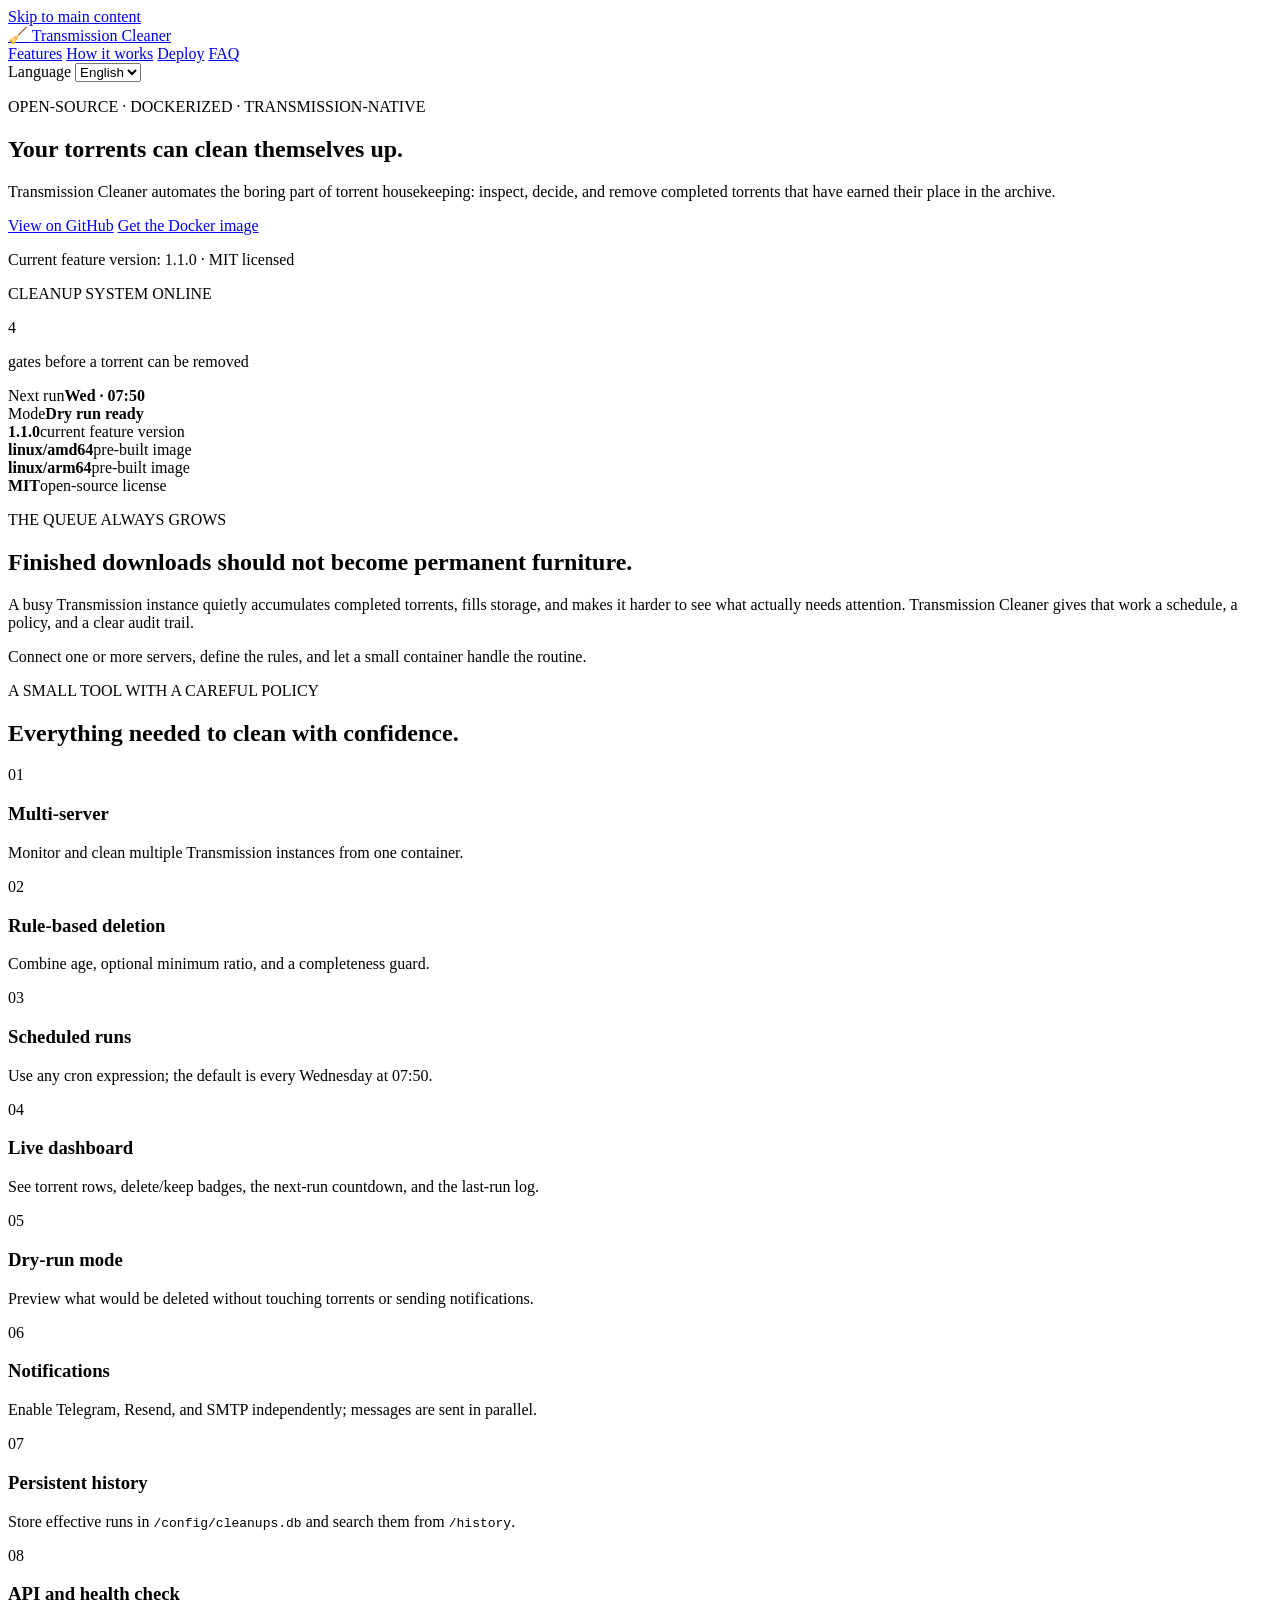
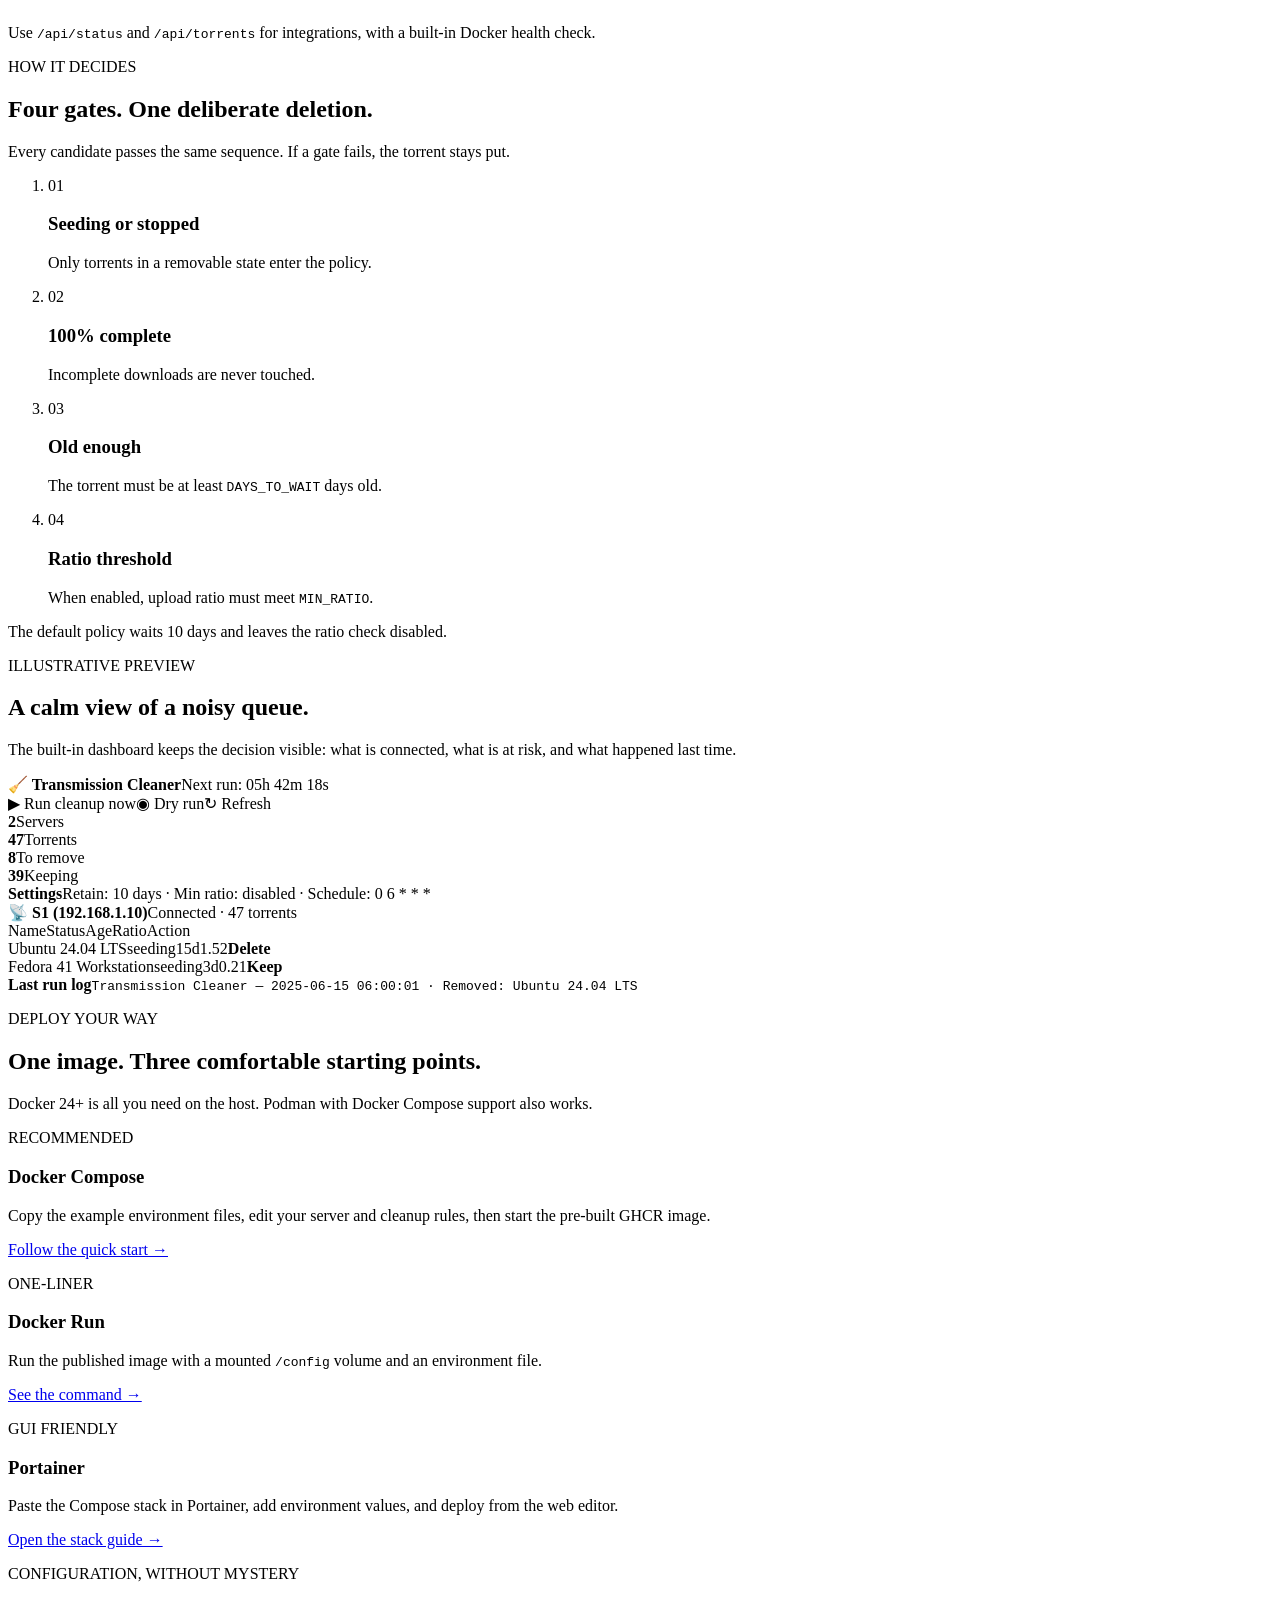
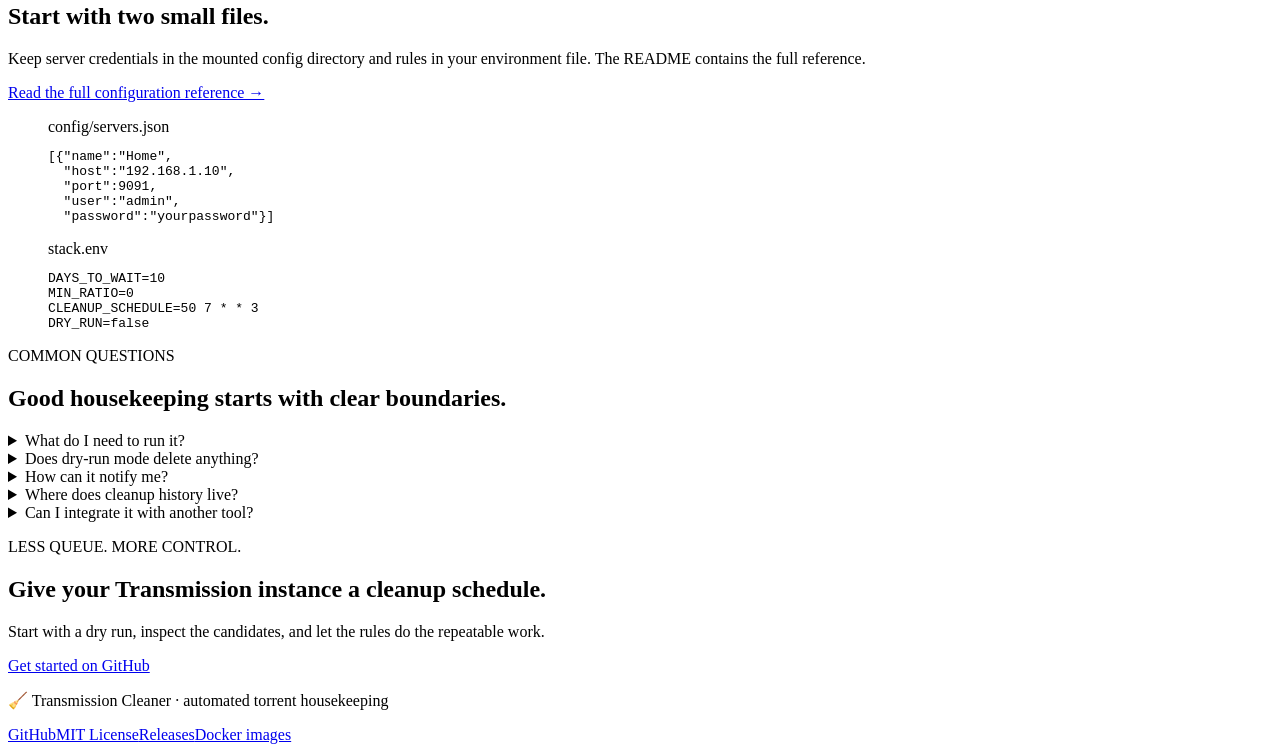
==== docs/index.html @ 569093be "feat: add showcase page structure" ====
<!doctype html>
<html lang="en">
<head>
  <meta charset="utf-8">
  <meta name="viewport" content="width=device-width, initial-scale=1">
  <meta name="description" content="Automated cleanup for one or more Transmission instances, shipped as a Docker container with a web dashboard, scheduled runs, and notifications.">
  <meta property="og:type" content="website">
  <meta property="og:site_name" content="Transmission Cleaner">
  <meta property="og:title" content="Transmission Cleaner — automated torrent housekeeping">
  <meta property="og:description" content="Keep Transmission tidy with configurable cleanup rules, a dry-run dashboard, persistent history, and multi-channel notifications.">
  <meta property="og:url" content="https://gioxx.github.io/TransmissionCleaner/">
  <meta name="twitter:card" content="summary_large_image">
  <meta name="twitter:title" content="Transmission Cleaner — automated torrent housekeeping">
  <meta name="twitter:description" content="A Dockerized cleanup companion for one or more Transmission instances.">
  <title>Transmission Cleaner — automated torrent housekeeping</title>
  <link rel="stylesheet" href="styles.css">
</head>
<body>
  <a class="skip-link" href="#main-content" data-i18n="a11y.skip">Skip to main content</a>

  <header class="site-header">
    <div class="container header-inner">
      <a class="brand" href="#top" data-i18n-aria="a11y.home" aria-label="Transmission Cleaner home">
        <span aria-hidden="true">🧹</span>
        <span>Transmission Cleaner</span>
      </a>
      <nav aria-label="Main navigation" data-i18n-aria="a11y.mainNav">
        <a href="#features" data-i18n="nav.features">Features</a>
        <a href="#how-it-works" data-i18n="nav.howItWorks">How it works</a>
        <a href="#deploy" data-i18n="nav.deploy">Deploy</a>
        <a href="#faq" data-i18n="nav.faq">FAQ</a>
      </nav>
      <div class="language-control">
        <label for="language" data-i18n="language.label">Language</label>
        <select id="language" name="language" autocomplete="language" data-i18n-aria="language.aria" aria-label="Choose language">
          <option value="en" data-i18n="language.english">English</option>
          <option value="it" data-i18n="language.italian">Italiano</option>
        </select>
      </div>
    </div>
  </header>

  <main id="main-content">
    <section id="top" class="hero" aria-labelledby="hero-title">
      <div class="container hero-grid">
        <div class="hero-copy">
          <p class="eyebrow" data-i18n="hero.eyebrow">OPEN-SOURCE · DOCKERIZED · TRANSMISSION-NATIVE</p>
          <h1 id="hero-title" data-i18n="hero.title">Your torrents can clean themselves up.</h1>
          <p class="lede" data-i18n="hero.lede">Transmission Cleaner automates the boring part of torrent housekeeping: inspect, decide, and remove completed torrents that have earned their place in the archive.</p>
          <div class="hero-actions">
            <a class="button button-primary" href="https://github.com/gioxx/TransmissionCleaner" data-i18n="hero.github">View on GitHub</a>
            <a class="button button-secondary" href="https://hub.docker.com/r/gfsolone/transmissioncleaner" data-i18n="hero.docker">Get the Docker image</a>
          </div>
          <p class="hero-note" data-i18n="hero.note">Current feature version: 1.1.0 · MIT licensed</p>
        </div>
        <aside class="hero-signal" aria-label="Product summary" data-i18n-aria="hero.signalAria">
          <div class="signal-header"><span class="status-dot" aria-hidden="true"></span><span data-i18n="hero.signalStatus">CLEANUP SYSTEM ONLINE</span></div>
          <p class="signal-number">4</p>
          <p data-i18n="hero.signalCaption">gates before a torrent can be removed</p>
          <div class="signal-meta"><span data-i18n="hero.signalSchedule">Next run</span><strong>Wed · 07:50</strong></div>
          <div class="signal-meta"><span data-i18n="hero.signalMode">Mode</span><strong data-i18n="hero.signalModeValue">Dry run ready</strong></div>
        </aside>
      </div>
    </section>

    <section class="trust-strip" aria-label="Product facts" data-i18n-aria="trust.aria">
      <div class="container trust-grid">
        <div><strong>1.1.0</strong><span data-i18n="trust.version">current feature version</span></div>
        <div><strong>linux/amd64</strong><span data-i18n="trust.archOne">pre-built image</span></div>
        <div><strong>linux/arm64</strong><span data-i18n="trust.archTwo">pre-built image</span></div>
        <div><strong>MIT</strong><span data-i18n="trust.license">open-source license</span></div>
      </div>
    </section>

    <section id="problem" class="section split-section" aria-labelledby="problem-title">
      <div class="container split-grid">
        <div>
          <p class="eyebrow" data-i18n="problem.eyebrow">THE QUEUE ALWAYS GROWS</p>
          <h2 id="problem-title" data-i18n="problem.title">Finished downloads should not become permanent furniture.</h2>
        </div>
        <div class="section-copy">
          <p data-i18n="problem.body">A busy Transmission instance quietly accumulates completed torrents, fills storage, and makes it harder to see what actually needs attention. Transmission Cleaner gives that work a schedule, a policy, and a clear audit trail.</p>
          <p class="solution-callout" data-i18n="problem.solution">Connect one or more servers, define the rules, and let a small container handle the routine.</p>
        </div>
      </div>
    </section>

    <section id="features" class="section" aria-labelledby="features-title">
      <div class="container">
        <div class="section-heading">
          <p class="eyebrow" data-i18n="features.eyebrow">A SMALL TOOL WITH A CAREFUL POLICY</p>
          <h2 id="features-title" data-i18n="features.title">Everything needed to clean with confidence.</h2>
        </div>
        <div class="feature-grid">
          <article class="feature-card"><span class="feature-index">01</span><h3 data-i18n="feature.multi.title">Multi-server</h3><p data-i18n="feature.multi.body">Monitor and clean multiple Transmission instances from one container.</p></article>
          <article class="feature-card"><span class="feature-index">02</span><h3 data-i18n="feature.rules.title">Rule-based deletion</h3><p data-i18n="feature.rules.body">Combine age, optional minimum ratio, and a completeness guard.</p></article>
          <article class="feature-card"><span class="feature-index">03</span><h3 data-i18n="feature.schedule.title">Scheduled runs</h3><p data-i18n="feature.schedule.body">Use any cron expression; the default is every Wednesday at 07:50.</p></article>
          <article class="feature-card"><span class="feature-index">04</span><h3 data-i18n="feature.dashboard.title">Live dashboard</h3><p data-i18n="feature.dashboard.body">See torrent rows, delete/keep badges, the next-run countdown, and the last-run log.</p></article>
          <article class="feature-card"><span class="feature-index">05</span><h3 data-i18n="feature.dry.title">Dry-run mode</h3><p data-i18n="feature.dry.body">Preview what would be deleted without touching torrents or sending notifications.</p></article>
          <article class="feature-card"><span class="feature-index">06</span><h3 data-i18n="feature.notify.title">Notifications</h3><p data-i18n="feature.notify.body">Enable Telegram, Resend, and SMTP independently; messages are sent in parallel.</p></article>
          <article class="feature-card"><span class="feature-index">07</span><h3 data-i18n="feature.history.title">Persistent history</h3><p data-i18n="feature.history.body">Store effective runs in <code>/config/cleanups.db</code> and search them from <code>/history</code>.</p></article>
          <article class="feature-card"><span class="feature-index">08</span><h3 data-i18n="feature.api.title">API and health check</h3><p data-i18n="feature.api.body">Use <code>/api/status</code> and <code>/api/torrents</code> for integrations, with a built-in Docker health check.</p></article>
        </div>
      </div>
    </section>

    <section id="how-it-works" class="section decision-section" aria-labelledby="decision-title">
      <div class="container">
        <div class="section-heading narrow">
          <p class="eyebrow" data-i18n="decision.eyebrow">HOW IT DECIDES</p>
          <h2 id="decision-title" data-i18n="decision.title">Four gates. One deliberate deletion.</h2>
          <p data-i18n="decision.intro">Every candidate passes the same sequence. If a gate fails, the torrent stays put.</p>
        </div>
        <ol class="decision-flow">
          <li><span class="gate-number">01</span><h3 data-i18n="gate.one.title">Seeding or stopped</h3><p data-i18n="gate.one.body">Only torrents in a removable state enter the policy.</p></li>
          <li><span class="gate-number">02</span><h3 data-i18n="gate.two.title">100% complete</h3><p data-i18n="gate.two.body">Incomplete downloads are never touched.</p></li>
          <li><span class="gate-number">03</span><h3 data-i18n="gate.three.title">Old enough</h3><p data-i18n="gate.three.body">The torrent must be at least <code>DAYS_TO_WAIT</code> days old.</p></li>
          <li><span class="gate-number">04</span><h3 data-i18n="gate.four.title">Ratio threshold</h3><p data-i18n="gate.four.body">When enabled, upload ratio must meet <code>MIN_RATIO</code>.</p></li>
        </ol>
        <p class="guardrail" data-i18n="decision.guardrail">The default policy waits 10 days and leaves the ratio check disabled.</p>
      </div>
    </section>

    <section id="dashboard" class="section" aria-labelledby="dashboard-title">
      <div class="container">
        <div class="section-heading split-heading">
          <div><p class="eyebrow" data-i18n="dashboard.eyebrow">ILLUSTRATIVE PREVIEW</p><h2 id="dashboard-title" data-i18n="dashboard.title">A calm view of a noisy queue.</h2></div>
          <p data-i18n="dashboard.intro">The built-in dashboard keeps the decision visible: what is connected, what is at risk, and what happened last time.</p>
        </div>
        <div class="dashboard-preview" role="img" aria-label="Illustrative Transmission Cleaner dashboard preview" data-i18n-aria="dashboard.aria">
          <div class="dashboard-top"><strong>🧹 Transmission Cleaner</strong><span data-i18n="dashboard.nextRun">Next run: 05h 42m 18s</span></div>
          <div class="dashboard-actions"><span data-i18n="dashboard.run">▶ Run cleanup now</span><span data-i18n="dashboard.dry">◉ Dry run</span><span data-i18n="dashboard.refresh">↻ Refresh</span></div>
          <div class="dashboard-stats"><div><strong>2</strong><span data-i18n="dashboard.servers">Servers</span></div><div><strong>47</strong><span data-i18n="dashboard.torrents">Torrents</span></div><div><strong>8</strong><span data-i18n="dashboard.remove">To remove</span></div><div><strong>39</strong><span data-i18n="dashboard.keep">Keeping</span></div></div>
          <div class="dashboard-settings"><strong data-i18n="dashboard.settings">Settings</strong><span data-i18n="dashboard.settingsValue">Retain: 10 days · Min ratio: disabled · Schedule: 0 6 * * *</span></div>
          <div class="dashboard-server"><div class="server-heading"><strong>📡 S1 (192.168.1.10)</strong><span data-i18n="dashboard.connected">Connected · 47 torrents</span></div><div class="torrent-row header-row"><span data-i18n="dashboard.name">Name</span><span data-i18n="dashboard.status">Status</span><span data-i18n="dashboard.age">Age</span><span data-i18n="dashboard.ratio">Ratio</span><span data-i18n="dashboard.action">Action</span></div><div class="torrent-row delete-row"><span>Ubuntu 24.04 LTS</span><span data-i18n="dashboard.seeding">seeding</span><span>15d</span><span>1.52</span><strong data-i18n="dashboard.delete">Delete</strong></div><div class="torrent-row keep-row"><span>Fedora 41 Workstation</span><span data-i18n="dashboard.seedingTwo">seeding</span><span>3d</span><span>0.21</span><strong data-i18n="dashboard.keepAction">Keep</strong></div></div>
          <div class="dashboard-log"><strong data-i18n="dashboard.log">Last run log</strong><code>Transmission Cleaner — 2025-06-15 06:00:01 · Removed: Ubuntu 24.04 LTS</code></div>
        </div>
      </div>
    </section>

    <section id="deploy" class="section deploy-section" aria-labelledby="deploy-title">
      <div class="container">
        <div class="section-heading"><p class="eyebrow" data-i18n="deploy.eyebrow">DEPLOY YOUR WAY</p><h2 id="deploy-title" data-i18n="deploy.title">One image. Three comfortable starting points.</h2><p data-i18n="deploy.intro">Docker 24+ is all you need on the host. Podman with Docker Compose support also works.</p></div>
        <div class="deployment-grid">
          <article class="deployment-card recommended"><p class="card-kicker" data-i18n="deploy.compose.kicker">RECOMMENDED</p><h3 data-i18n="deploy.compose.title">Docker Compose</h3><p data-i18n="deploy.compose.body">Copy the example environment files, edit your server and cleanup rules, then start the pre-built GHCR image.</p><a href="https://github.com/gioxx/TransmissionCleaner#quick-start" data-i18n="deploy.compose.link">Follow the quick start →</a></article>
          <article class="deployment-card"><p class="card-kicker" data-i18n="deploy.run.kicker">ONE-LINER</p><h3 data-i18n="deploy.run.title">Docker Run</h3><p data-i18n="deploy.run.body">Run the published image with a mounted <code>/config</code> volume and an environment file.</p><a href="https://github.com/gioxx/TransmissionCleaner#option-b--docker-run" data-i18n="deploy.run.link">See the command →</a></article>
          <article class="deployment-card"><p class="card-kicker" data-i18n="deploy.portainer.kicker">GUI FRIENDLY</p><h3 data-i18n="deploy.portainer.title">Portainer</h3><p data-i18n="deploy.portainer.body">Paste the Compose stack in Portainer, add environment values, and deploy from the web editor.</p><a href="https://github.com/gioxx/TransmissionCleaner#option-c--portainer-stacks" data-i18n="deploy.portainer.link">Open the stack guide →</a></article>
        </div>
      </div>
    </section>

    <section id="configuration" class="section" aria-labelledby="configuration-title">
      <div class="container config-grid">
        <div class="section-heading"><p class="eyebrow" data-i18n="config.eyebrow">CONFIGURATION, WITHOUT MYSTERY</p><h2 id="configuration-title" data-i18n="config.title">Start with two small files.</h2><p data-i18n="config.intro">Keep server credentials in the mounted config directory and rules in your environment file. The README contains the full reference.</p><a class="text-link" href="https://github.com/gioxx/TransmissionCleaner#configuration-reference" data-i18n="config.link">Read the full configuration reference →</a></div>
        <div class="code-stack">
          <figure class="code-card"><figcaption data-i18n="config.serversCaption">config/servers.json</figcaption><pre><code>[{"name":"Home",
  "host":"192.168.1.10",
  "port":9091,
  "user":"admin",
  "password":"yourpassword"}]</code></pre></figure>
          <figure class="code-card"><figcaption data-i18n="config.envCaption">stack.env</figcaption><pre><code>DAYS_TO_WAIT=10
MIN_RATIO=0
CLEANUP_SCHEDULE=50 7 * * 3
DRY_RUN=false</code></pre></figure>
        </div>
      </div>
    </section>

    <section id="faq" class="section faq-section" aria-labelledby="faq-title">
      <div class="container faq-grid">
        <div class="section-heading"><p class="eyebrow" data-i18n="faq.eyebrow">COMMON QUESTIONS</p><h2 id="faq-title" data-i18n="faq.title">Good housekeeping starts with clear boundaries.</h2></div>
        <div class="faq-list">
          <details><summary data-i18n="faq.requirements.q">What do I need to run it?</summary><p data-i18n="faq.requirements.a">Docker 24+ (or Podman with Docker Compose support), plus network access from the container to each Transmission RPC endpoint. The default RPC port is 9091.</p></details>
          <details><summary data-i18n="faq.dry.q">Does dry-run mode delete anything?</summary><p data-i18n="faq.dry.a">No. It fetches torrents and marks what would be deleted without deleting torrents or sending notifications. Dry runs are not stored in cleanup history.</p></details>
          <details><summary data-i18n="faq.notify.q">How can it notify me?</summary><p data-i18n="faq.notify.a">Telegram, Resend, and SMTP can each be enabled independently. Notifications are sent in parallel and are configurable through environment variables.</p></details>
          <details><summary data-i18n="faq.history.q">Where does cleanup history live?</summary><p data-i18n="faq.history.a">Effective runs are stored in the SQLite database at /config/cleanups.db and can be searched from /history. Legacy .eml notifications can be imported with the included script.</p></details>
          <details><summary data-i18n="faq.api.q">Can I integrate it with another tool?</summary><p data-i18n="faq.api.a">Yes. The REST API exposes /api/status and /api/torrents for scripting or external integrations, and /api/status also powers the Docker health check.</p></details>
        </div>
      </div>
    </section>

    <section class="section final-cta" aria-labelledby="cta-title">
      <div class="container cta-panel"><p class="eyebrow" data-i18n="cta.eyebrow">LESS QUEUE. MORE CONTROL.</p><h2 id="cta-title" data-i18n="cta.title">Give your Transmission instance a cleanup schedule.</h2><p data-i18n="cta.body">Start with a dry run, inspect the candidates, and let the rules do the repeatable work.</p><a class="button button-primary" href="https://github.com/gioxx/TransmissionCleaner" data-i18n="cta.button">Get started on GitHub</a></div>
    </section>
  </main>

  <footer class="site-footer">
    <div class="container footer-inner">
      <p><span aria-hidden="true">🧹</span> <span data-i18n="footer.made">Transmission Cleaner · automated torrent housekeeping</span></p>
      <nav aria-label="Footer navigation" data-i18n-aria="a11y.footerNav"><a href="https://github.com/gioxx/TransmissionCleaner" data-i18n="footer.github">GitHub</a><a href="https://github.com/gioxx/TransmissionCleaner#license" data-i18n="footer.license">MIT License</a><a href="https://github.com/gioxx/TransmissionCleaner/releases" data-i18n="footer.releases">Releases</a><a href="https://hub.docker.com/r/gfsolone/transmissioncleaner" data-i18n="footer.images">Docker images</a></nav>
    </div>
  </footer>
  <script src="site.js" defer></script>
</body>
</html>
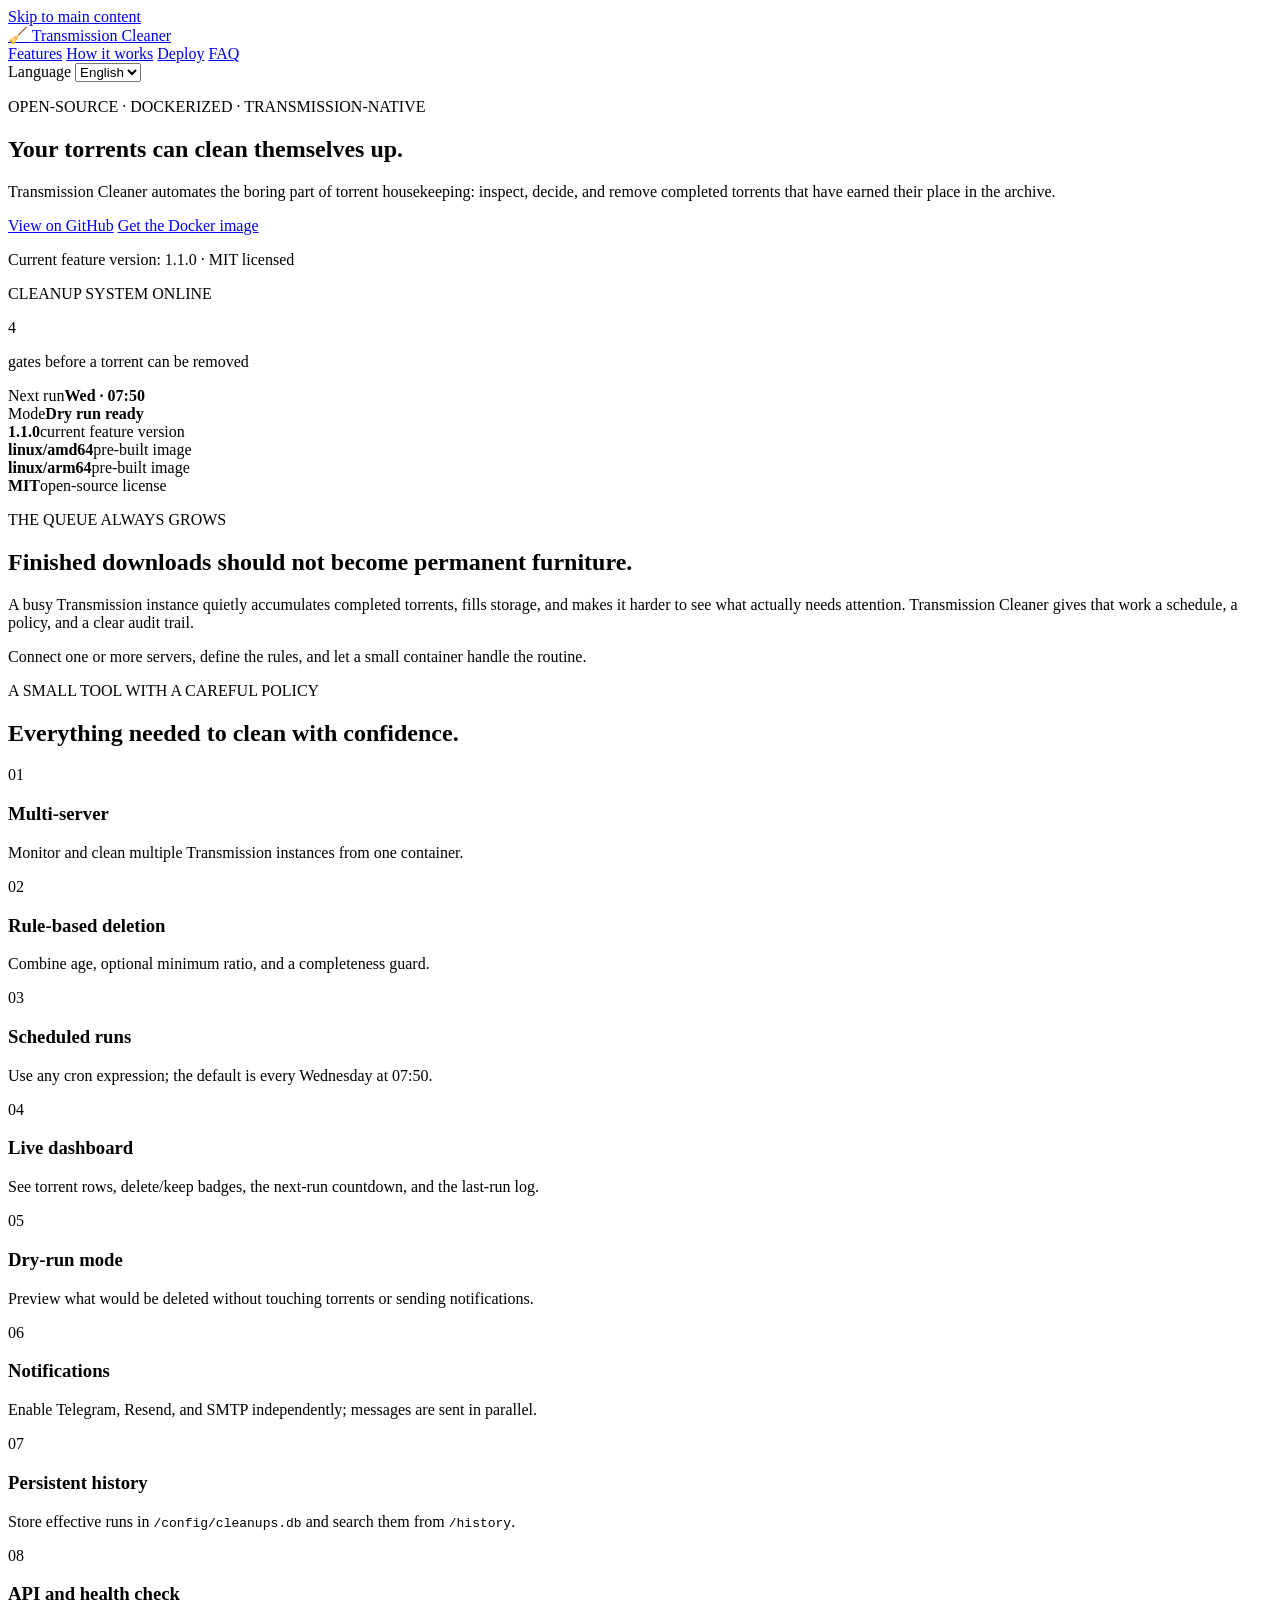
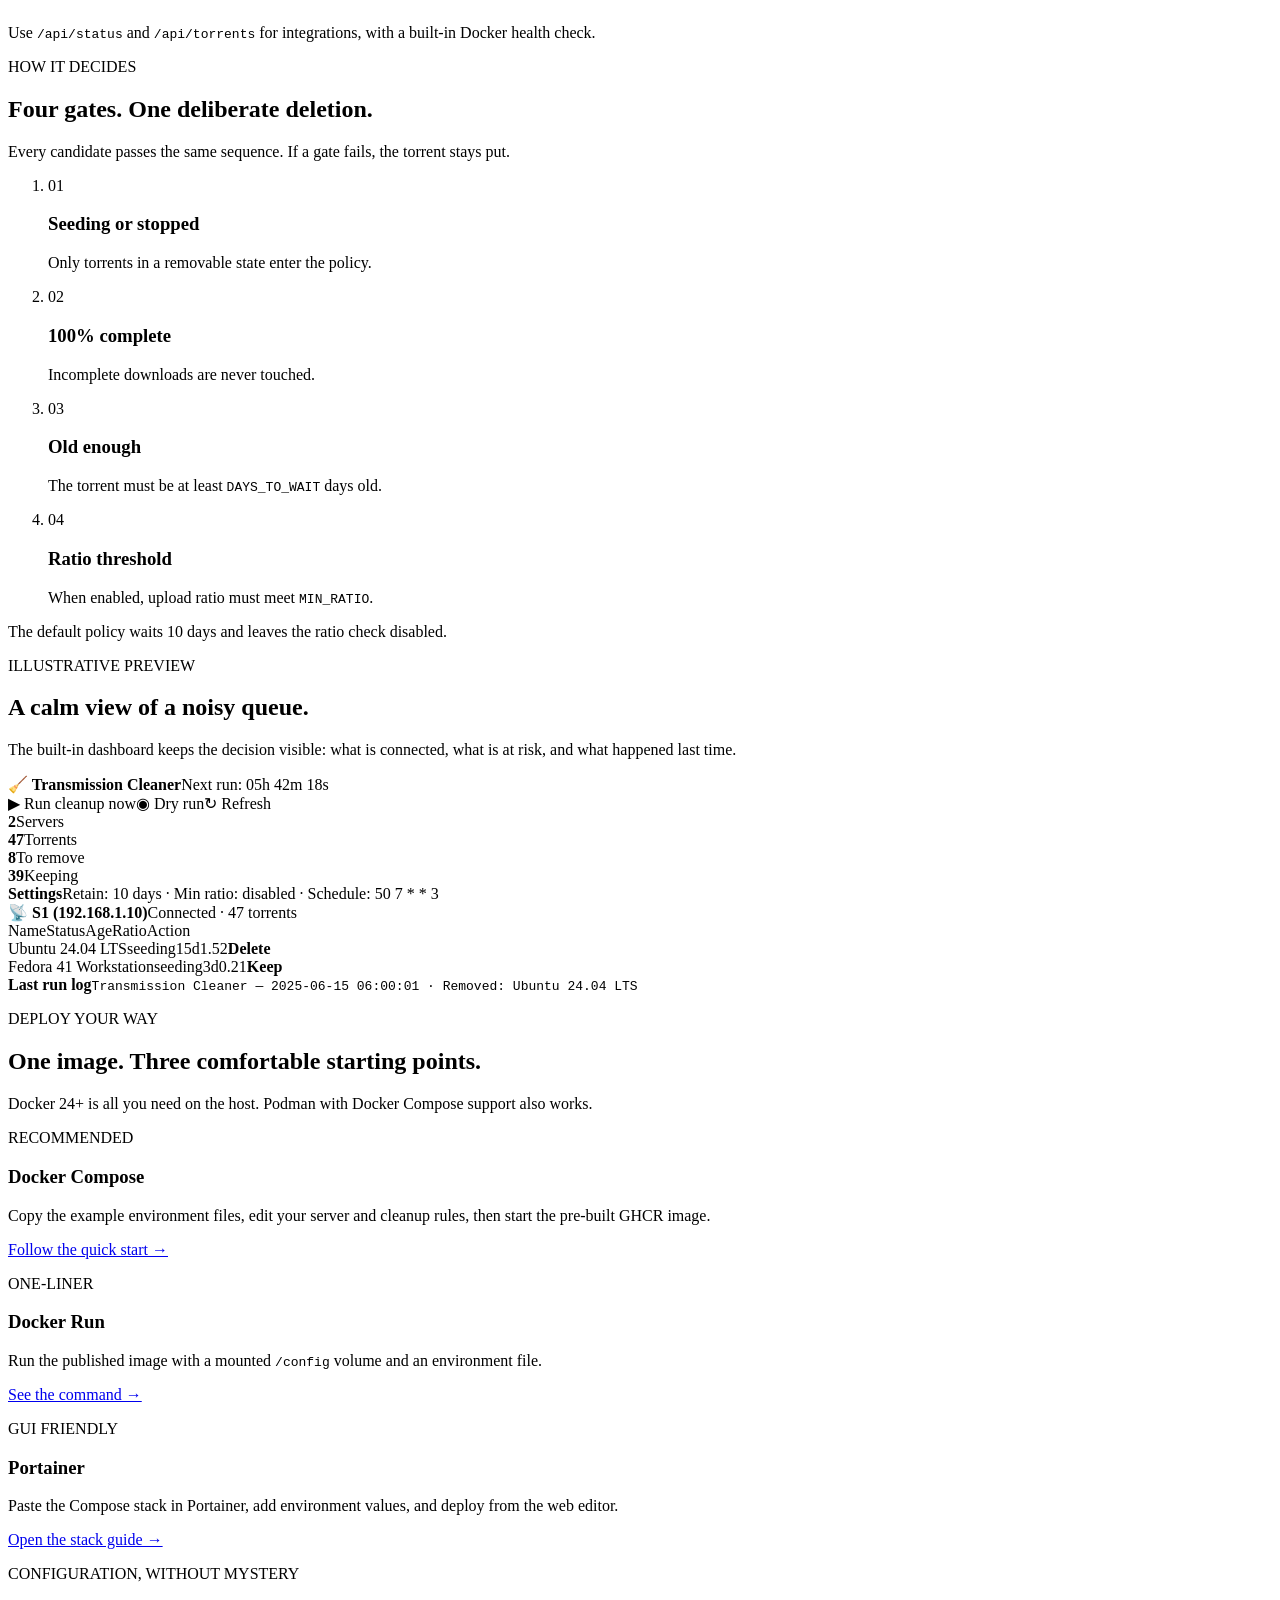
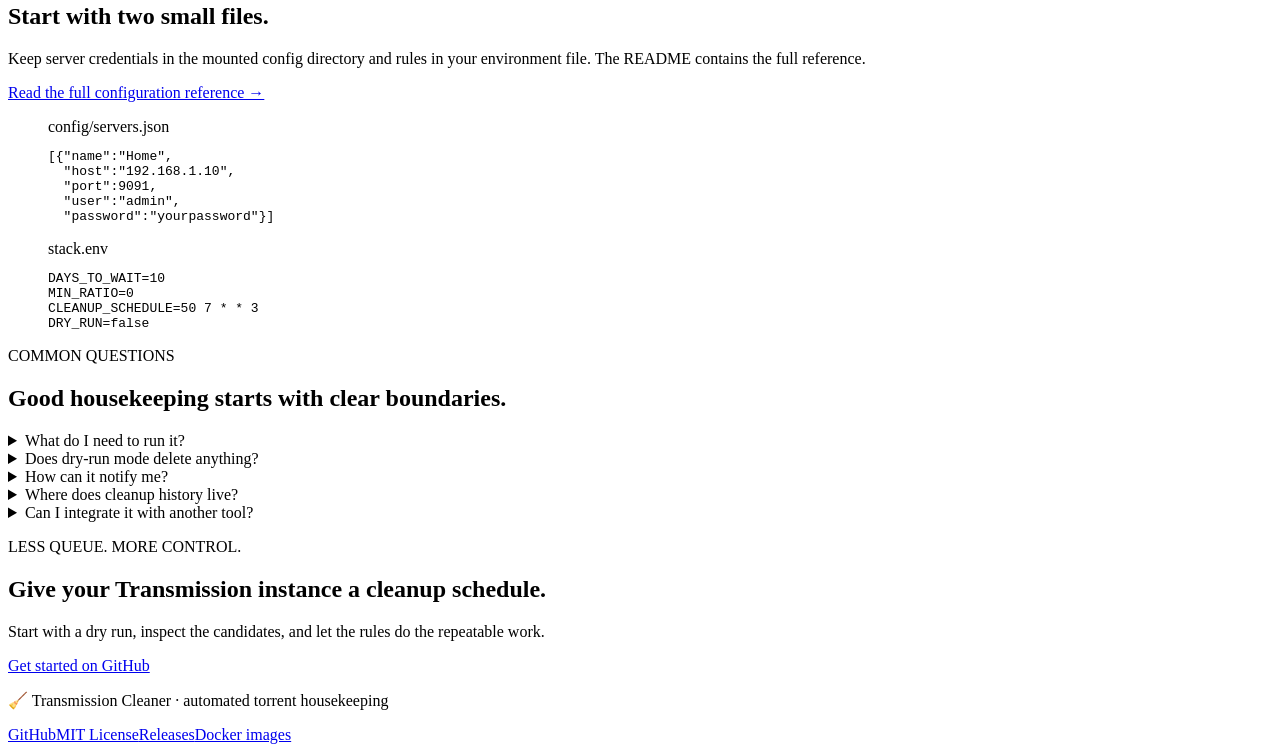
==== commit 058dd5ee: "fix: align showcase schedule example" ====
--- a/docs/index.html
+++ b/docs/index.html
@@ -131,7 +131,7 @@
           <div class="dashboard-top"><strong>🧹 Transmission Cleaner</strong><span data-i18n="dashboard.nextRun">Next run: 05h 42m 18s</span></div>
           <div class="dashboard-actions"><span data-i18n="dashboard.run">▶ Run cleanup now</span><span data-i18n="dashboard.dry">◉ Dry run</span><span data-i18n="dashboard.refresh">↻ Refresh</span></div>
           <div class="dashboard-stats"><div><strong>2</strong><span data-i18n="dashboard.servers">Servers</span></div><div><strong>47</strong><span data-i18n="dashboard.torrents">Torrents</span></div><div><strong>8</strong><span data-i18n="dashboard.remove">To remove</span></div><div><strong>39</strong><span data-i18n="dashboard.keep">Keeping</span></div></div>
-          <div class="dashboard-settings"><strong data-i18n="dashboard.settings">Settings</strong><span data-i18n="dashboard.settingsValue">Retain: 10 days · Min ratio: disabled · Schedule: 0 6 * * *</span></div>
+          <div class="dashboard-settings"><strong data-i18n="dashboard.settings">Settings</strong><span data-i18n="dashboard.settingsValue">Retain: 10 days · Min ratio: disabled · Schedule: 50 7 * * 3</span></div>
           <div class="dashboard-server"><div class="server-heading"><strong>📡 S1 (192.168.1.10)</strong><span data-i18n="dashboard.connected">Connected · 47 torrents</span></div><div class="torrent-row header-row"><span data-i18n="dashboard.name">Name</span><span data-i18n="dashboard.status">Status</span><span data-i18n="dashboard.age">Age</span><span data-i18n="dashboard.ratio">Ratio</span><span data-i18n="dashboard.action">Action</span></div><div class="torrent-row delete-row"><span>Ubuntu 24.04 LTS</span><span data-i18n="dashboard.seeding">seeding</span><span>15d</span><span>1.52</span><strong data-i18n="dashboard.delete">Delete</strong></div><div class="torrent-row keep-row"><span>Fedora 41 Workstation</span><span data-i18n="dashboard.seedingTwo">seeding</span><span>3d</span><span>0.21</span><strong data-i18n="dashboard.keepAction">Keep</strong></div></div>
           <div class="dashboard-log"><strong data-i18n="dashboard.log">Last run log</strong><code>Transmission Cleaner — 2025-06-15 06:00:01 · Removed: Ubuntu 24.04 LTS</code></div>
         </div>
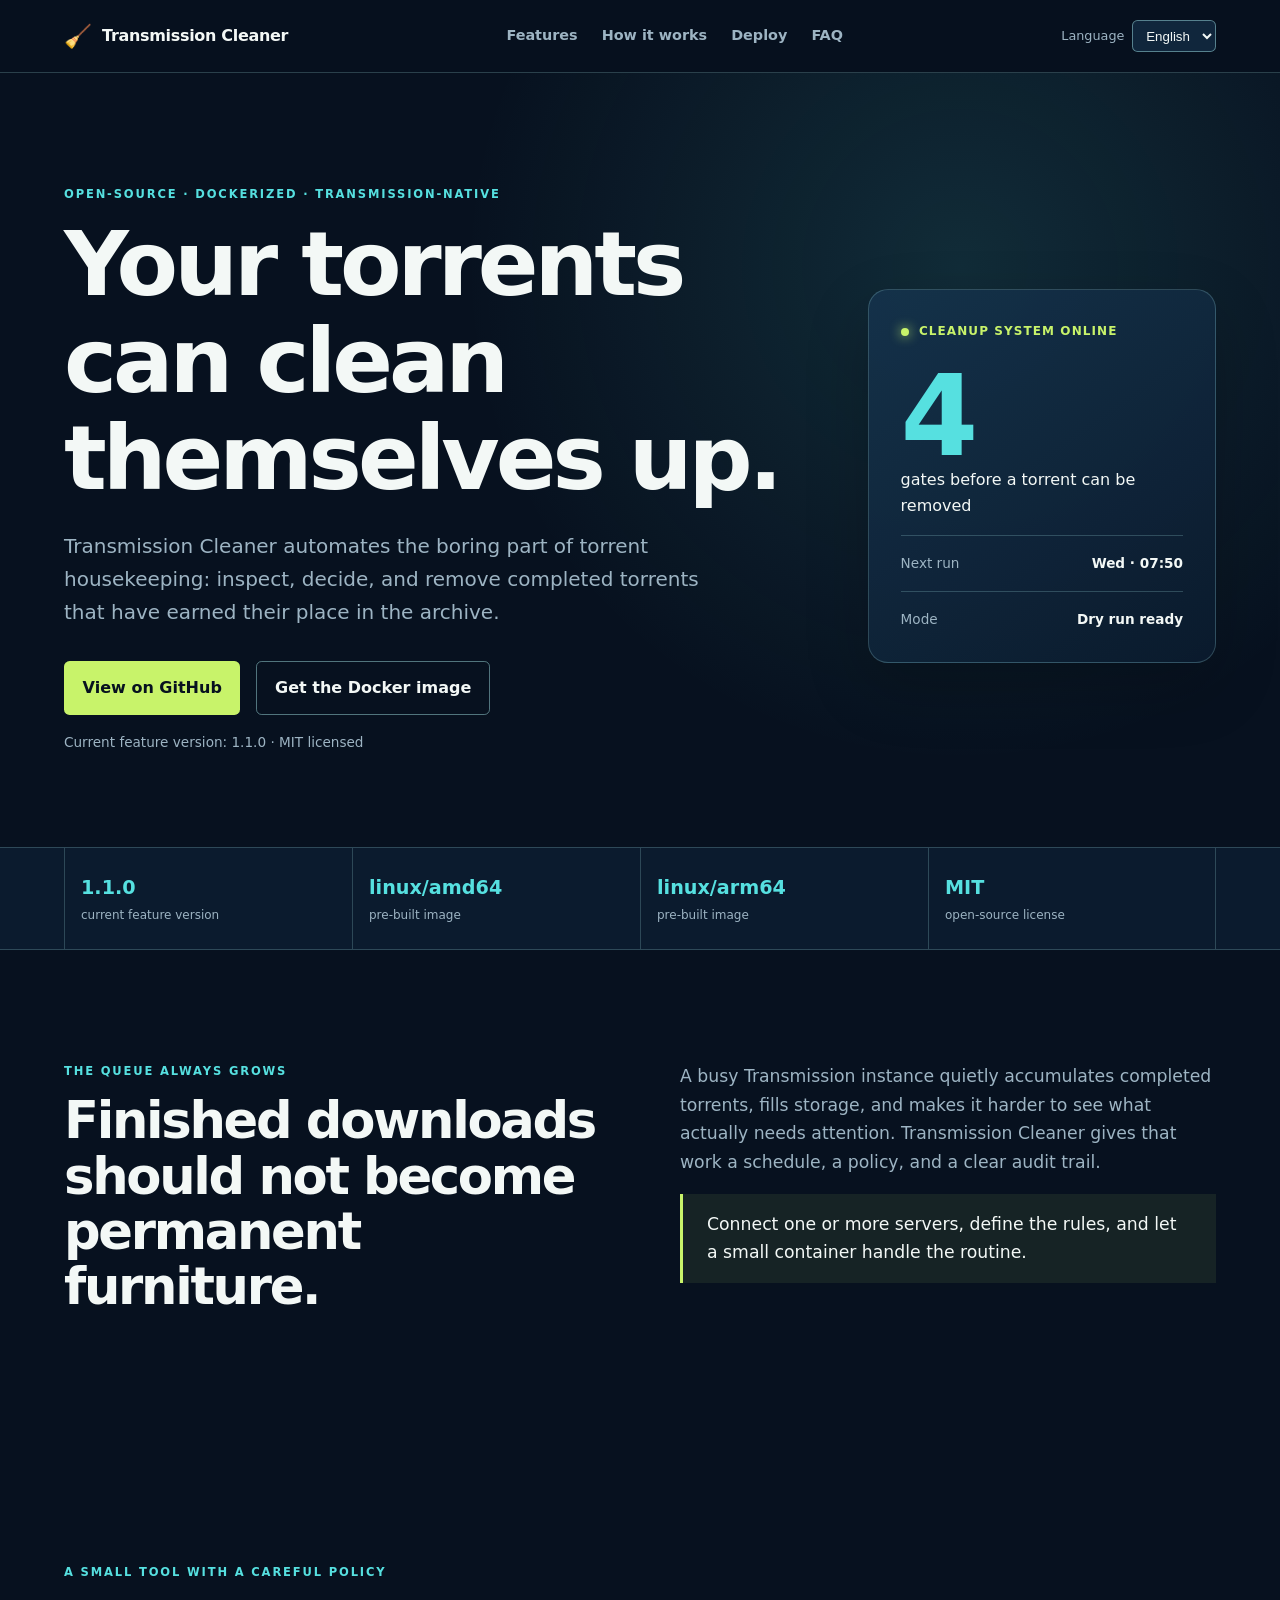
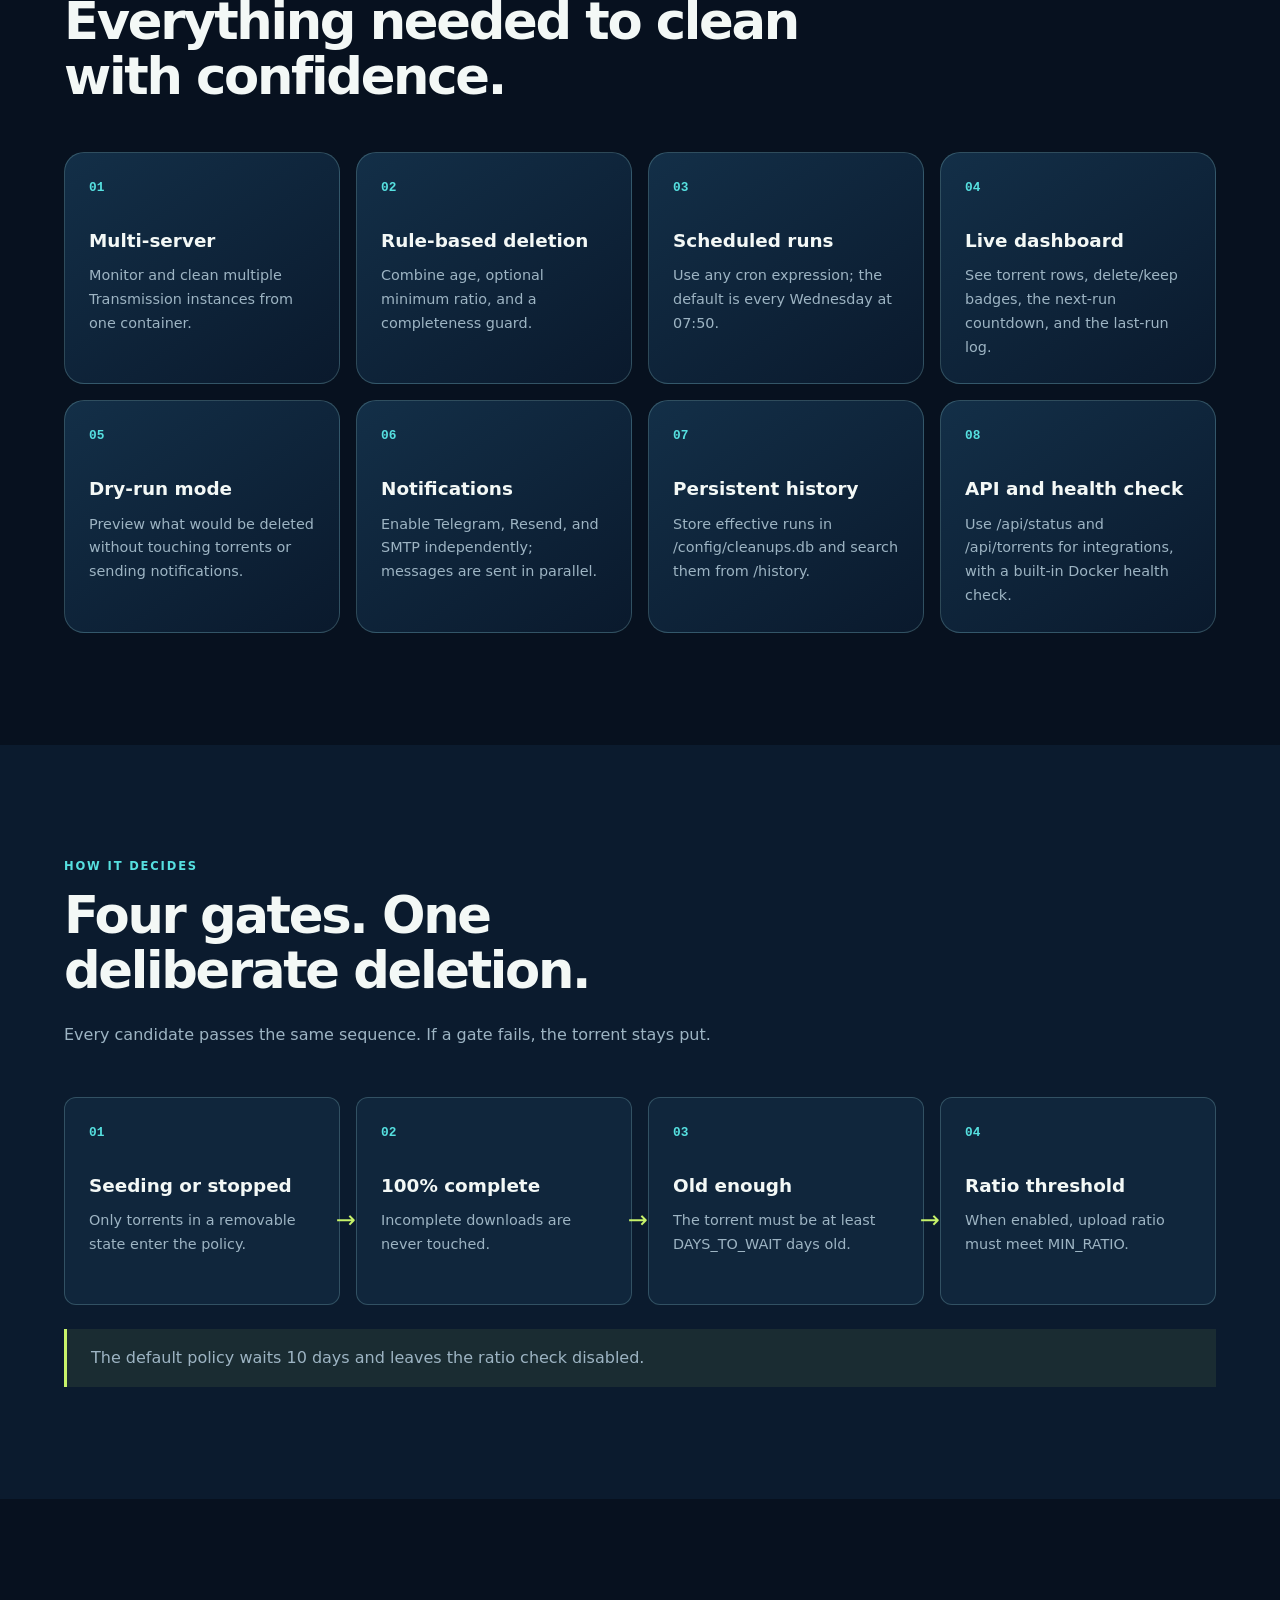
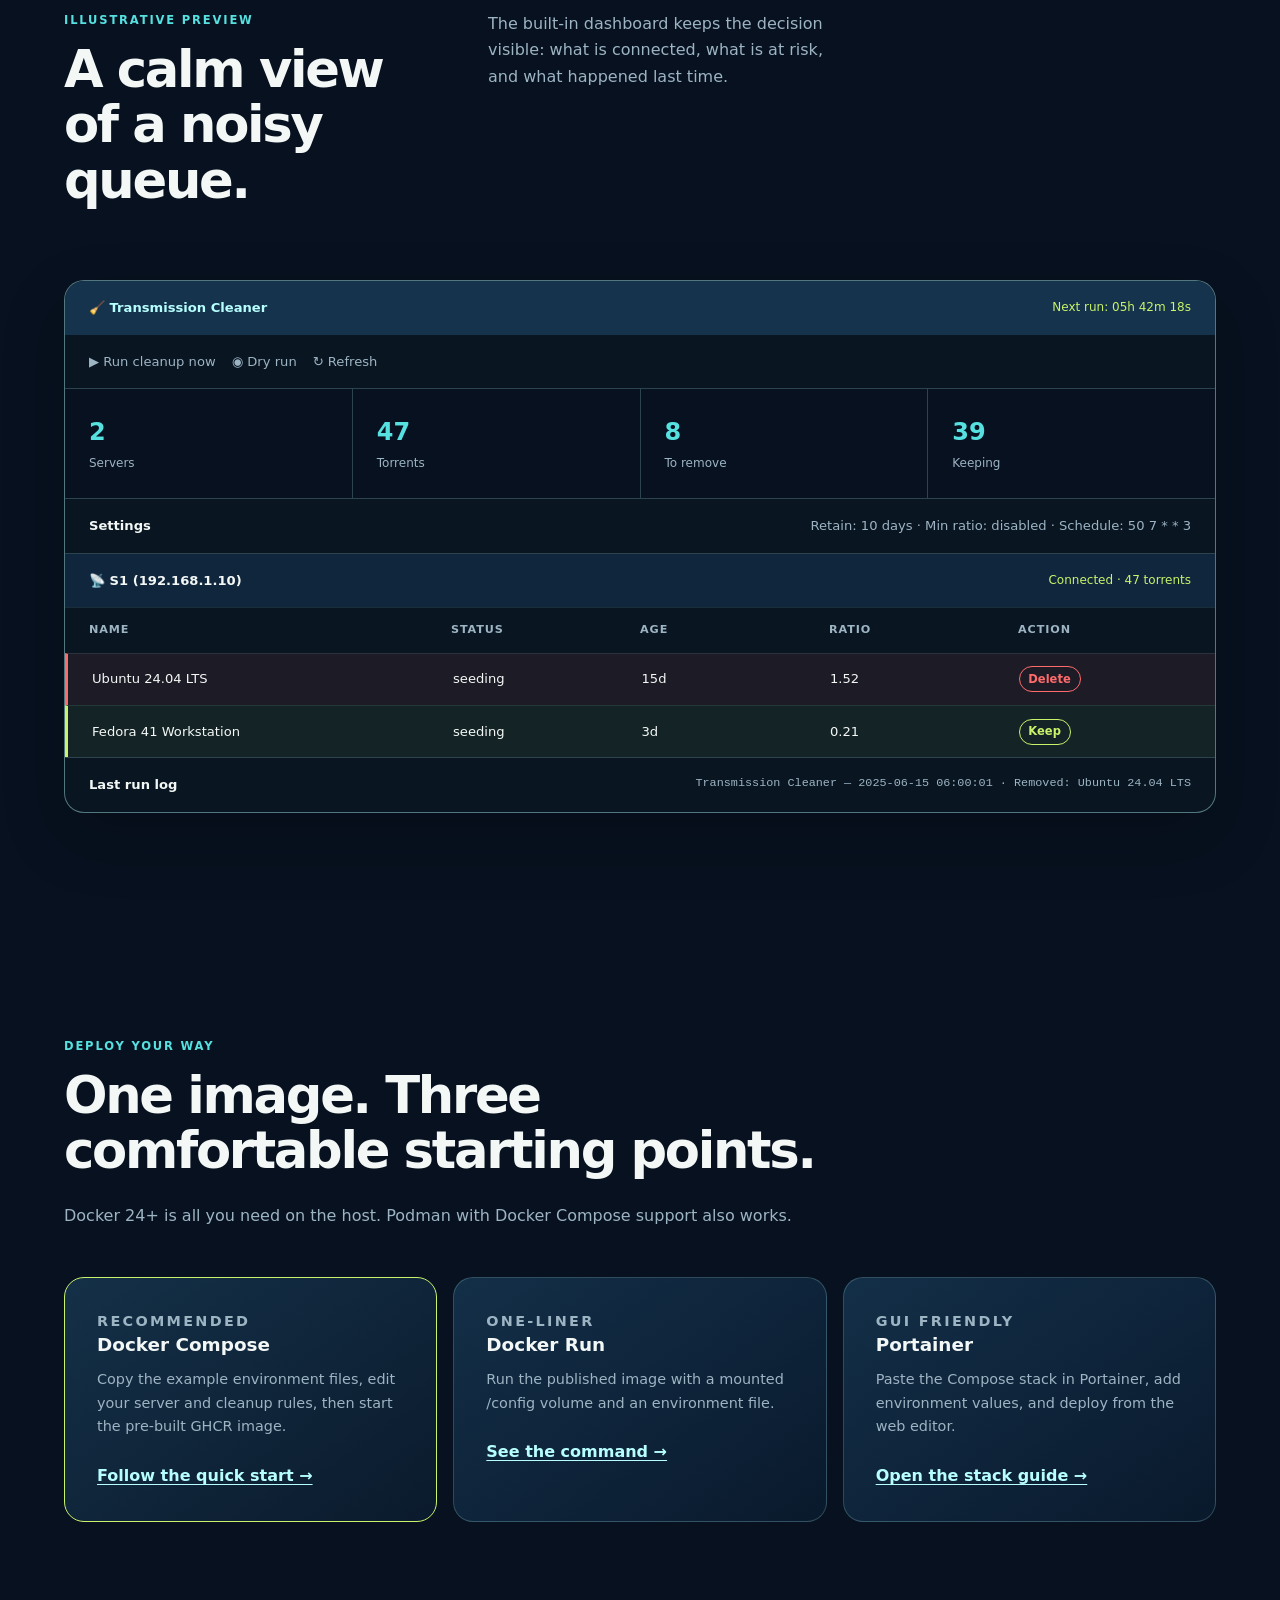
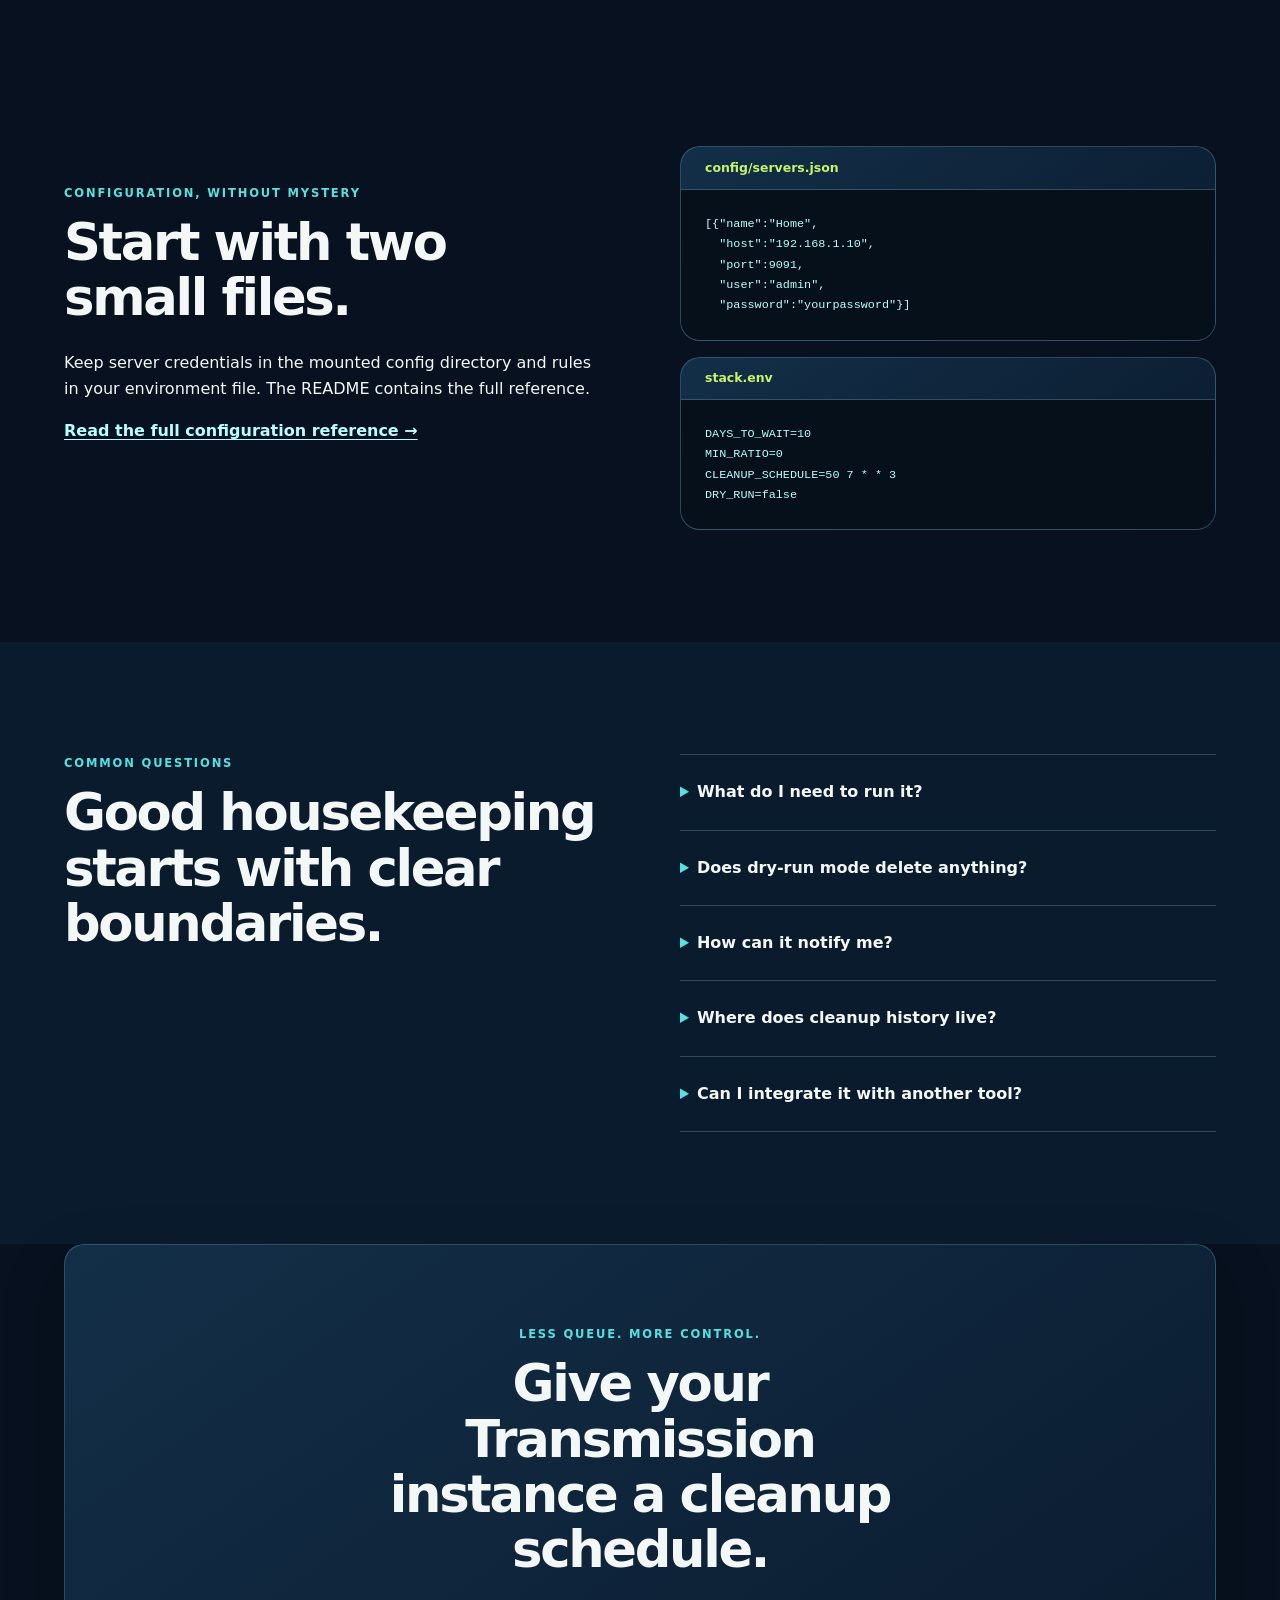
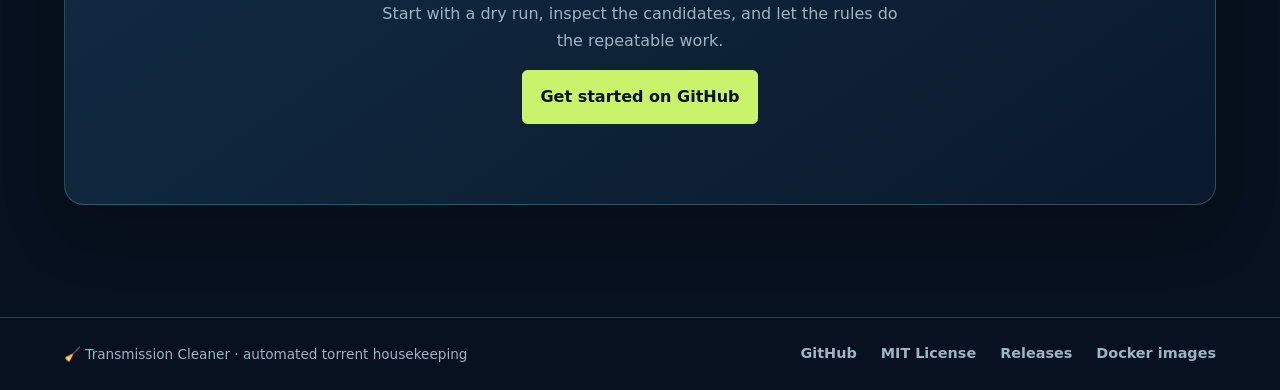
==== commit c7b12d03: "fix: address Codex review findings and missing showcase favicon - create /config in the image so the" ====
--- a/docs/index.html
+++ b/docs/index.html
@@ -13,6 +13,7 @@
   <meta name="twitter:title" content="Transmission Cleaner — automated torrent housekeeping">
   <meta name="twitter:description" content="A Dockerized cleanup companion for one or more Transmission instances.">
   <title>Transmission Cleaner — automated torrent housekeeping</title>
+  <link rel="icon" href="data:image/svg+xml,<svg xmlns='http://www.w3.org/2000/svg' viewBox='0 0 100 100'><text y='.9em' font-size='90'>🧹</text></svg>">
   <link rel="stylesheet" href="styles.css">
 </head>
 <body>
--- a/docs/styles.css
+++ b/docs/styles.css
@@ -0,0 +1,196 @@
+:root {
+  --navy-950: #07111f;
+  --navy-900: #0b1b2e;
+  --navy-850: #10263c;
+  --navy-800: #15334c;
+  --navy-700: #1c4560;
+  --cyan: #56e0e0;
+  --cyan-soft: #b7ffff;
+  --lime: #c8f36a;
+  --warning: #ff6b6b;
+  --text: #f3f8f6;
+  --muted: #9db4c3;
+  --line: rgba(183, 255, 255, .2);
+  --line-strong: rgba(183, 255, 255, .42);
+  --space-1: .5rem;
+  --space-2: .75rem;
+  --space-3: 1rem;
+  --space-4: 1.5rem;
+  --space-5: 2rem;
+  --space-6: 3rem;
+  --space-7: 5rem;
+  --space-8: 7rem;
+  --radius-sm: .35rem;
+  --radius-md: .75rem;
+  --radius-lg: 1.25rem;
+  --shadow: 0 1.5rem 4rem rgba(0, 0, 0, .2);
+  --max-width: 72rem;
+}
+
+*, *::before, *::after { box-sizing: border-box; }
+
+html { scroll-behavior: smooth; }
+
+body {
+  margin: 0;
+  background: var(--navy-950);
+  color: var(--text);
+  font-family: Inter, ui-sans-serif, system-ui, -apple-system, BlinkMacSystemFont, "Segoe UI", sans-serif;
+  font-size: 1rem;
+  line-height: 1.65;
+}
+
+a { color: var(--cyan-soft); text-underline-offset: .2em; }
+a:hover { color: var(--lime); }
+img, svg { max-width: 100%; }
+code, pre { font-family: "SFMono-Regular", Consolas, "Liberation Mono", monospace; }
+code { color: var(--cyan-soft); font-size: .9em; }
+
+.container { width: min(calc(100% - 3rem), var(--max-width)); margin-inline: auto; }
+.skip-link { position: absolute; left: 1rem; top: -5rem; z-index: 10; padding: .6rem 1rem; background: var(--lime); color: var(--navy-950); font-weight: 800; }
+.skip-link:focus { top: 1rem; }
+
+:focus-visible { outline: 3px solid var(--lime); outline-offset: 4px; }
+
+.site-header { position: sticky; top: 0; z-index: 5; border-bottom: 1px solid var(--line); background: rgba(7, 17, 31, .92); backdrop-filter: blur(1rem); }
+.header-inner, .footer-inner { display: flex; align-items: center; justify-content: space-between; gap: var(--space-4); min-height: 4.5rem; }
+.brand { display: inline-flex; align-items: center; gap: .65rem; color: var(--text); font-weight: 800; text-decoration: none; letter-spacing: -.02em; }
+.brand span:first-child { font-size: 1.4rem; }
+nav { display: flex; align-items: center; gap: var(--space-4); }
+nav a { color: var(--muted); font-size: .9rem; font-weight: 700; text-decoration: none; }
+nav a:hover { color: var(--text); }
+.language-control { display: flex; align-items: center; gap: .5rem; color: var(--muted); font-size: .8rem; }
+select { border: 1px solid var(--line-strong); border-radius: var(--radius-sm); background: var(--navy-850); color: var(--text); padding: .4rem .55rem; }
+
+.hero { position: relative; overflow: hidden; padding: var(--space-8) 0 var(--space-7); background: radial-gradient(circle at 75% 25%, rgba(86, 224, 224, .13), transparent 31rem), var(--navy-950); }
+.hero-grid { display: grid; grid-template-columns: minmax(0, 1.35fr) minmax(18rem, .65fr); align-items: center; gap: var(--space-7); }
+.hero-copy { max-width: 47rem; }
+.eyebrow, .card-kicker { margin: 0 0 var(--space-2); color: var(--cyan); font-size: .72rem; font-weight: 900; letter-spacing: .16em; }
+h1, h2, h3, p { margin-top: 0; }
+h1, h2 { color: var(--text); line-height: 1.08; letter-spacing: -.045em; }
+h1 { max-width: 12ch; margin-bottom: var(--space-4); font-size: clamp(3.25rem, 7vw, 6.5rem); }
+h2 { margin-bottom: var(--space-4); font-size: clamp(2rem, 4vw, 3.6rem); }
+h3 { margin-bottom: var(--space-2); color: var(--text); font-size: 1.15rem; line-height: 1.2; }
+.lede { max-width: 41rem; color: var(--muted); font-size: clamp(1.05rem, 2vw, 1.25rem); }
+.hero-actions { display: flex; flex-wrap: wrap; gap: var(--space-3); margin: var(--space-5) 0 var(--space-3); }
+.button { display: inline-block; border: 1px solid transparent; border-radius: var(--radius-sm); padding: .8rem 1.1rem; font-weight: 900; text-decoration: none; transition: transform .2s ease, background .2s ease, border-color .2s ease; }
+.button:hover { transform: translateY(-2px); }
+.button-primary { background: var(--lime); color: var(--navy-950); }
+.button-primary:hover { background: #e0ff91; color: var(--navy-950); }
+.button-secondary { border-color: var(--line-strong); background: transparent; color: var(--text); }
+.button-secondary:hover { border-color: var(--cyan); background: var(--navy-850); color: var(--text); }
+.hero-note { color: var(--muted); font-size: .85rem; }
+.hero-signal, .feature-card, .deployment-card, .code-card, .cta-panel { border: 1px solid var(--line); border-radius: var(--radius-lg); background: linear-gradient(145deg, rgba(21, 51, 76, .9), rgba(11, 27, 46, .9)); box-shadow: var(--shadow); }
+.hero-signal { padding: var(--space-5); }
+.signal-header { display: flex; align-items: center; gap: .6rem; color: var(--lime); font-size: .75rem; font-weight: 900; letter-spacing: .09em; }
+.status-dot { width: .55rem; height: .55rem; border-radius: 50%; background: var(--lime); box-shadow: 0 0 .75rem var(--lime); }
+.signal-number { margin: var(--space-4) 0 0; color: var(--cyan); font-size: clamp(4.5rem, 10vw, 7rem); font-weight: 900; line-height: .9; }
+.signal-meta { display: flex; justify-content: space-between; gap: 1rem; margin-top: var(--space-3); padding-top: var(--space-3); border-top: 1px solid var(--line); color: var(--muted); font-size: .85rem; }
+.signal-meta strong { color: var(--text); }
+
+.trust-strip { border-block: 1px solid var(--line); background: var(--navy-900); }
+.trust-grid { display: grid; grid-template-columns: repeat(4, 1fr); }
+.trust-grid div { display: grid; gap: .1rem; padding: var(--space-4) 1rem; border-left: 1px solid var(--line); }
+.trust-grid div:last-child { border-right: 1px solid var(--line); }
+.trust-grid strong { color: var(--cyan); font-size: 1.2rem; }
+.trust-grid span { color: var(--muted); font-size: .75rem; }
+
+.section { padding: var(--space-8) 0; }
+.split-grid, .split-heading, .config-grid, .faq-grid { display: grid; grid-template-columns: repeat(2, minmax(0, 1fr)); gap: var(--space-7); align-items: start; }
+.section-copy { max-width: 37rem; color: var(--muted); font-size: 1.08rem; }
+.solution-callout, .guardrail { padding: var(--space-3) var(--space-4); border-left: 3px solid var(--lime); color: var(--text); background: rgba(200, 243, 106, .08); }
+.section-heading { max-width: 48rem; margin-bottom: var(--space-6); }
+.section-heading.narrow { max-width: 42rem; }
+.section-heading > p:last-child, .split-heading > p { color: var(--muted); }
+.feature-grid, .deployment-grid { display: grid; grid-template-columns: repeat(4, minmax(0, 1fr)); gap: var(--space-3); }
+.feature-card { min-height: 12rem; padding: var(--space-4); box-shadow: none; }
+.feature-card:hover, .deployment-card:hover { border-color: var(--cyan); transform: translateY(-3px); }
+.feature-card, .deployment-card { transition: transform .2s ease, border-color .2s ease; }
+.feature-index, .gate-number { display: block; margin-bottom: var(--space-5); color: var(--cyan); font-family: monospace; font-size: .8rem; font-weight: 900; }
+.feature-card p, .decision-flow p, .deployment-card p { margin-bottom: 0; color: var(--muted); font-size: .9rem; }
+.decision-section { background: var(--navy-900); }
+.decision-flow { display: grid; grid-template-columns: repeat(4, 1fr); gap: var(--space-3); margin: 0; padding: 0; list-style: none; counter-reset: gates; }
+.decision-flow li { position: relative; min-height: 13rem; padding: var(--space-4); border: 1px solid var(--line); border-radius: var(--radius-md); background: var(--navy-850); }
+.decision-flow li:not(:last-child)::after { content: "→"; position: absolute; right: -1.05rem; top: 50%; color: var(--lime); font-size: 1.5rem; }
+.guardrail { margin: var(--space-4) 0 0; color: var(--muted); }
+
+.dashboard-preview { overflow: hidden; border: 1px solid var(--line-strong); border-radius: var(--radius-lg); background: #091521; box-shadow: var(--shadow); font-size: .82rem; }
+.dashboard-top, .dashboard-actions, .dashboard-settings, .dashboard-log, .server-heading { display: flex; justify-content: space-between; align-items: center; gap: 1rem; padding: var(--space-3) var(--space-4); }
+.dashboard-top { background: var(--navy-800); color: var(--cyan-soft); }
+.dashboard-top span, .server-heading span { color: var(--lime); font-size: .75rem; }
+.dashboard-actions { justify-content: flex-start; flex-wrap: wrap; border-bottom: 1px solid var(--line); color: var(--muted); }
+.dashboard-stats { display: grid; grid-template-columns: repeat(4, 1fr); gap: 1px; background: var(--line); }
+.dashboard-stats div { display: grid; gap: .1rem; padding: var(--space-4); background: var(--navy-950); }
+.dashboard-stats strong { color: var(--cyan); font-size: 1.5rem; }
+.dashboard-stats span { color: var(--muted); font-size: .75rem; }
+.dashboard-settings { border-block: 1px solid var(--line); color: var(--muted); }
+.dashboard-settings strong, .dashboard-log strong { color: var(--text); }
+.dashboard-server { overflow-x: auto; }
+.server-heading { background: var(--navy-850); }
+.torrent-row { display: grid; grid-template-columns: minmax(12rem, 2fr) repeat(4, minmax(5rem, 1fr)); min-width: 40rem; gap: 1rem; align-items: center; padding: .8rem var(--space-4); border-top: 1px solid rgba(183, 255, 255, .1); }
+.header-row { color: var(--muted); font-size: .7rem; font-weight: 800; text-transform: uppercase; letter-spacing: .08em; }
+.delete-row { border-left: 3px solid var(--warning); background: rgba(255, 107, 107, .08); }
+.keep-row { border-left: 3px solid var(--lime); background: rgba(200, 243, 106, .06); }
+.delete-row strong, .keep-row strong { width: max-content; border: 1px solid currentColor; border-radius: 99px; padding: .15rem .55rem; font-size: .72rem; }
+.delete-row strong { color: var(--warning); }
+.keep-row strong { color: var(--lime); }
+.dashboard-log { align-items: flex-start; flex-wrap: wrap; border-top: 1px solid var(--line); color: var(--muted); }
+.dashboard-log code { overflow-wrap: anywhere; color: var(--muted); }
+
+.deployment-grid { grid-template-columns: repeat(3, 1fr); }
+.deployment-card { padding: var(--space-5); box-shadow: none; }
+.deployment-card.recommended { border-color: var(--lime); }
+.deployment-card a { display: inline-block; margin-top: var(--space-4); font-weight: 800; }
+.config-grid { align-items: center; }
+.text-link { font-weight: 800; }
+.code-stack { display: grid; gap: var(--space-3); }
+.code-card { overflow: hidden; margin: 0; box-shadow: none; }
+.code-card figcaption { padding: .65rem var(--space-4); border-bottom: 1px solid var(--line); color: var(--lime); font-size: .78rem; font-weight: 800; }
+.code-card pre { overflow-x: auto; margin: 0; padding: var(--space-4); color: var(--cyan-soft); background: #06101b; font-size: .82rem; line-height: 1.55; }
+.faq-section { background: var(--navy-900); }
+.faq-list { border-top: 1px solid var(--line); }
+details { border-bottom: 1px solid var(--line); }
+summary { cursor: pointer; padding: var(--space-4) 0; color: var(--text); font-weight: 800; }
+summary::marker { color: var(--cyan); }
+details p { max-width: 48rem; padding: 0 2rem var(--space-4) 0; margin: 0; color: var(--muted); }
+.final-cta { padding-top: 0; }
+.cta-panel { padding: var(--space-7); text-align: center; }
+.cta-panel h2 { max-width: 15ch; margin-inline: auto; }
+.cta-panel > p:not(.eyebrow) { max-width: 34rem; margin-inline: auto; color: var(--muted); }
+.site-footer { border-top: 1px solid var(--line); background: var(--navy-950); }
+.site-footer p { margin: 0; color: var(--muted); font-size: .85rem; }
+.site-footer nav { flex-wrap: wrap; }
+
+@media (max-width: 960px) {
+  .feature-grid { grid-template-columns: repeat(2, 1fr); }
+  .hero-grid { gap: var(--space-5); }
+}
+
+@media (max-width: 760px) {
+  .container { width: min(calc(100% - 2rem), var(--max-width)); }
+  .header-inner { flex-wrap: wrap; padding-block: .75rem; }
+  .header-inner nav { order: 3; width: 100%; justify-content: space-between; gap: .5rem; }
+  .language-control { margin-left: auto; }
+  .hero { padding: var(--space-7) 0; }
+  .hero-grid, .split-grid, .split-heading, .config-grid, .faq-grid { grid-template-columns: 1fr; gap: var(--space-5); }
+  h1 { font-size: clamp(3rem, 16vw, 5rem); }
+  .trust-grid { grid-template-columns: repeat(2, 1fr); }
+  .trust-grid div:nth-child(3) { border-left: 0; }
+  .section { padding: var(--space-7) 0; }
+  .decision-flow { grid-template-columns: repeat(2, 1fr); }
+  .decision-flow li:not(:last-child)::after { content: none; }
+  .deployment-grid { grid-template-columns: 1fr; }
+  .dashboard-settings { align-items: flex-start; flex-direction: column; gap: .25rem; }
+  .cta-panel { padding: var(--space-6) var(--space-4); }
+  .footer-inner { align-items: flex-start; flex-direction: column; padding-block: var(--space-4); }
+}
+
+@media (max-width: 480px) {
+  .feature-grid, .decision-flow { grid-template-columns: 1fr; }
+  .hero-actions, .hero-actions .button { width: 100%; }
+  .dashboard-top { align-items: flex-start; flex-direction: column; gap: .3rem; }
+}
+
+@media (prefers-reduced-motion: reduce) {
+  *, *::before, *::after { scroll-behavior: auto !important; transition-duration: .01ms !important; animation-duration: .01ms !important; animation-iteration-count: 1 !important; }
+}
